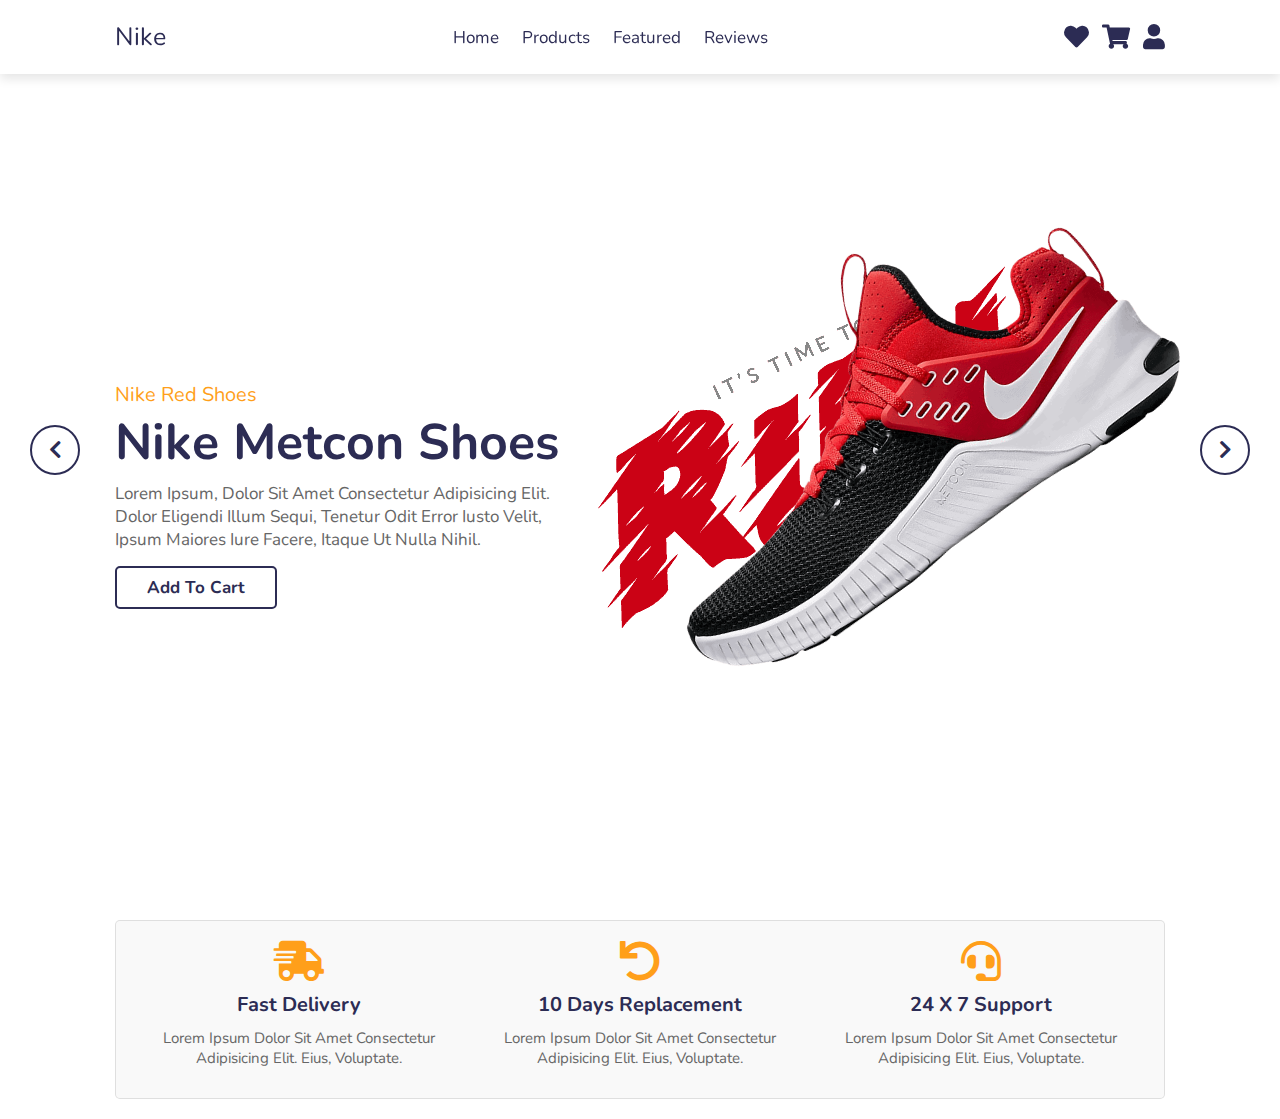
==== nike_ecom_html-css-js/index.html @ fc44381b "update in naming convention" ====
<!DOCTYPE html>
<html lang="en">

<head>
  <meta charset="UTF-8">
  <meta http-equiv="X-UA-Compatible" content="IE=edge">
  <meta name="viewport" content="width=device-width, initial-scale=1.0">
  <title>Nike</title>

  <!-- font awesome cdn link  -->
  <link rel="stylesheet" href="https://cdnjs.cloudflare.com/ajax/libs/font-awesome/5.15.3/css/all.min.css">

  <!-- custom css file link  -->
  <link rel="stylesheet" href="style.css">

</head>

<body>

  <!-- Header section starts -->
  <header>
    <div id="menu-bar" class="fas fa-bars"></div>
    <a href="#" class="logo">Nike</a>
    <nav class="navbar">
      <a href="#home">home</a>
      <a href="#products">products</a>
      <a href="#featured">featured</a>
      <a href="#reviews">reviews</a>
    </nav>
    <div class="icons">
      <a href="#" class="fas fa-heart"></a>
      <a href="#" class="fas fa-shopping-cart"></a>
      <a href="#" class="fas fa-user"></a>
    </div>
  </header>
  <!-- Header section ends -->

  <!-- home section starts -->
  <section class="home" id="home">

    <div class="slide-container active">
      <div class="slide">
        <div class="content">
          <span>Nike Red Shoes</span>
          <h3>nike metcon shoes</h3>
          <p>Lorem ipsum, dolor sit amet consectetur adipisicing elit. Dolor eligendi illum sequi, tenetur odit error
            iusto velit, ipsum maiores iure facere, itaque ut nulla nihil.</p>
          <a href="#" class="btn">add to cart</a>
        </div>
        <div class="image">
          <img src="images/home-shoe-1.png" class="shoe" alt="">
          <img src="images/home-text-1.png" class="text" alt="">
        </div>
      </div>
    </div>

    <div class="slide-container">
      <div class="slide">
        <div class="content">
          <span>Nike Blue Shoes</span>
          <h3>nike metcon shoes</h3>
          <p>Lorem ipsum, dolor sit amet consectetur adipisicing elit. Dolor eligendi illum sequi, tenetur odit error
            iusto velit, ipsum maiores iure facere, itaque ut nulla nihil.</p>
          <a href="#" class="btn">add to cart</a>
        </div>
        <div class="image">
          <img src="images/home-shoe-2.png" class="shoe" alt="">
          <img src="images/home-text-2.png" class="text" alt="">
        </div>
      </div>
    </div>

    <div class="slide-container">
      <div class="slide">
        <div class="content">
          <span>Nike yellow Shoes</span>
          <h3>nike metcon shoes</h3>
          <p>Lorem ipsum, dolor sit amet consectetur adipisicing elit. Dolor eligendi illum sequi, tenetur odit error
            iusto velit, ipsum maiores iure facere, itaque ut nulla nihil.</p>
          <a href="#" class="btn">add to cart</a>
        </div>
        <div class="image">
          <img src="images/home-shoe-3.png" class="shoe" alt="">
          <img src="images/home-text-3.png" class="text" alt="">
        </div>
      </div>
    </div>

    <div id="prev" class="fas fa-chevron-left" onclick="prev()"></div>
    <div id="next" class="fas fa-chevron-right" onclick="next()"></div>

  </section>
  <!-- home section ends -->

  <!-- service section starts -->
  <section class="service">
    <div class="box-container">
      <div class="box">
        <i class="fas fa-shipping-fast"></i>
        <h3>fast delivery</h3>
        <p>Lorem ipsum dolor sit amet consectetur adipisicing elit. Eius, voluptate.</p>
      </div>

      <div class="box">
        <i class="fas fa-undo"></i>
        <h3>10 days replacement</h3>
        <p>Lorem ipsum dolor sit amet consectetur adipisicing elit. Eius, voluptate.</p>
      </div>

      <div class="box">
        <i class="fas fa-headset"></i>
        <h3>24 x 7 Support</h3>
        <p>Lorem ipsum dolor sit amet consectetur adipisicing elit. Eius, voluptate.</p>
      </div>

    </div>
  </section>
  <!-- service section ends -->



  <!-- custom js file link -->
  <script src="script.js"></script>
</body>

</html>
---- nike_ecom_html-css-js/style.css ----
@import url("https://fonts.googleapis.com/css2?family=Nunito:wght@200;300;400;600;700&display=swap");

:root {
  --black: #2c2c54;
  --orange: #ff9f1a;
}

* {
  font-family: "Nunito", sans-serif;
  margin: 0;
  padding: 0;
  box-sizing: border-box;
  outline: none;
  border: none;
  text-decoration: none;
  text-transform: capitalize;
  transition: all 0.2s linear;
}

html {
  font-size: 62.5%;
  overflow-x: hidden;
  scroll-padding-top: 6rem;
  scroll-behavior: smooth;
}

section {
  padding: 2rem 9%;
}

.btn {
  display: inline-block;
  margin-top: 1rem;
  border-radius: 0.5rem;
  border: 0.2rem solid var(--black);
  font-weight: bolder;
  font-size: 1.7rem;
  color: var(--black);
  cursor: pointer;
  background: #fff;
  padding: 0.8rem 3rem;
}

.btn:hover {
  background: var(--orange);
  color: #fff;
}

header {
  position: fixed;
  top: 0;
  left: 0;
  right: 0;
  z-index: 1000;
  background: #fff;
  padding: 2rem 9%;
  display: flex;
  align-items: center;
  justify-content: space-between;
  box-shadow: 0 0.5rem 1rem rgba(0, 0, 0, 0.1);
}

header .logo {
  font-size: 2.5rem;
  color: var(--black);
}

header .navbar a {
  font-size: 1.7rem;
  color: var(--black);
  margin: 0 1rem;
}

header .navbar a:hover {
  color: var(--orange);
}

header .icons a {
  font-size: 2.5rem;
  color: var(--black);
  margin-left: 1rem;
}
header .icons a:hover {
  color: var(--orange);
}

#menu-bar {
  font-size: 2.5rem;
  padding: 0.5rem 1.5rem;
  border: 0.1rem solid var(--black);
  color: var(--black);
  border-radius: 0.3rem;
  cursor: pointer;
  display: none;
}

.home {
  padding: 0;
  position: relative;
}

.home .slide-container .slide {
  min-height: 100vh;
  display: flex;
  align-items: center;
  flex-wrap: wrap;
  gap: 1.5rem;
  padding: 0 9%;
  padding-top: 9rem;
}

.home .slide-container .slide .content {
  flex: 1 1 40rem;
  animation: slideContent 0.5s linear 1s backwards;
}
@keyframes slideContent {
  0% {
    opacity: 0;
    transform: translateX(-10rem);
  }
}
.home .slide-container .slide .image {
  flex: 1 1 50rem;
  padding-bottom: 15rem;
  position: relative;
  z-index: 0;
}

.home .slide-container .slide .image .shoe {
  width: 100%;
  transform: rotate(-35deg);
  animation: shoe 0.3s linear;
}

@keyframes shoe {
  0% {
    transform: rotate(0deg) scale(0.5);
  }
}

.home .slide-container .slide .image .text {
  position: absolute;
  top: 0;
  left: 0;
  z-index: -1;
  animation: shoeText 0.5s linear 0.5s backwards;
}

@keyframes shoeText {
  0% {
    opacity: 0;
    top: -10rem;
  }
}

.home .slide-container .slide .content span {
  font-size: 2rem;
  color: var(--orange);
}
.home .slide-container .slide .content h3 {
  font-size: 5rem;
  color: var(--black);
}
.home .slide-container .slide .content p {
  font-size: 1.7rem;
  color: #666;
  padding: 0.5rem 0;
}

.home .slide-container:nth-child(1) .slide {
  background: url(../images/home-bg-1.jpg) no-repeat;
  background-size: cover;
  background-position: center;
}
.home .slide-container:nth-child(2) .slide {
  background: url(../images/home-bg-2.jpg) no-repeat;
  background-size: cover;
  background-position: center;
}

.home .slide-container:nth-child(3) .slide {
  background: url(../images/home-bg-3.jpg) no-repeat;
  background-size: cover;
  background-position: center;
}

.home .slide-container {
  display: none;
}

.home .slide-container.active {
  display: block;
}

.home #prev,
.home #next {
  position: absolute;
  top: 50%;
  transform: translateY(-50%);
  border-radius: 50%;
  z-index: 100;
  height: 5rem;
  width: 5rem;
  line-height: 4.5rem;
  font-size: 2rem;
  color: var(--black);
  border: 0.2rem solid var(--black);
  cursor: pointer;
  text-align: center;
}

.home #prev:hover,
.home #next:hover {
  color: #fff;
  background: var(--orange);
}

.home #prev {
  left: 3rem;
}

.home #next {
  right: 3rem;
}

.service .box-container {
  display: flex;
  flex-wrap: wrap;
  gap: 1.5rem;
  background: #f9f9f9;
  border: 0.1rem solid rgba(0, 0, 0, 0.1);
  border-radius: 0.5rem;
  padding: 2rem;
}

.service .box-container .box {
  text-align: center;
  flex: 1 1 30rem;
}

.service .box-container .box i {
  font-size: 4rem;
  color: var(--orange);
}

.service .box-container .box h3 {
  font-size: 2rem;
  color: var(--black);
  padding-top: 1rem;
}

.service .box-container .box p {
  font-size: 1.5rem;
  color: #666;
  padding: 1rem 0;
}

/* media queries */
@media (max-width: 991px) {
  html {
    font-size: 55%;
  }
  header {
    padding: 2rem;
  }

  section {
    padding: 2rem;
  }
}

@media (max-width: 768px) {
  #menu-bar {
    display: block;
  }

  header .navbar {
    position: absolute;
    top: 100%;
    left: -120%;
    width: 100%;
    background: #eee;
    border-top: 0.1rem solid rgba(0, 0, 0, 0.1);
  }

  header .navbar.active {
    left: 0;
  }

  header .navbar a {
    font-size: 2rem;
    background: #fff;
    border: 0.1rem solid var(--black);
    border-radius: 0.5rem;
    padding: 1.5rem;
    margin: 1.5rem;
    display: block;
    text-align: center;
  }

  .home .slide-container .slide .image .text {
    width: 60%;
  }
  .home #prev,
  .home #next {
    top: 85%;
  }
}

@media (max-width: 400px) {
  html {
    font-size: 50%;
  }

  .home .slide-container .slide .image {
    padding-bottom: 6rem;
  }
}
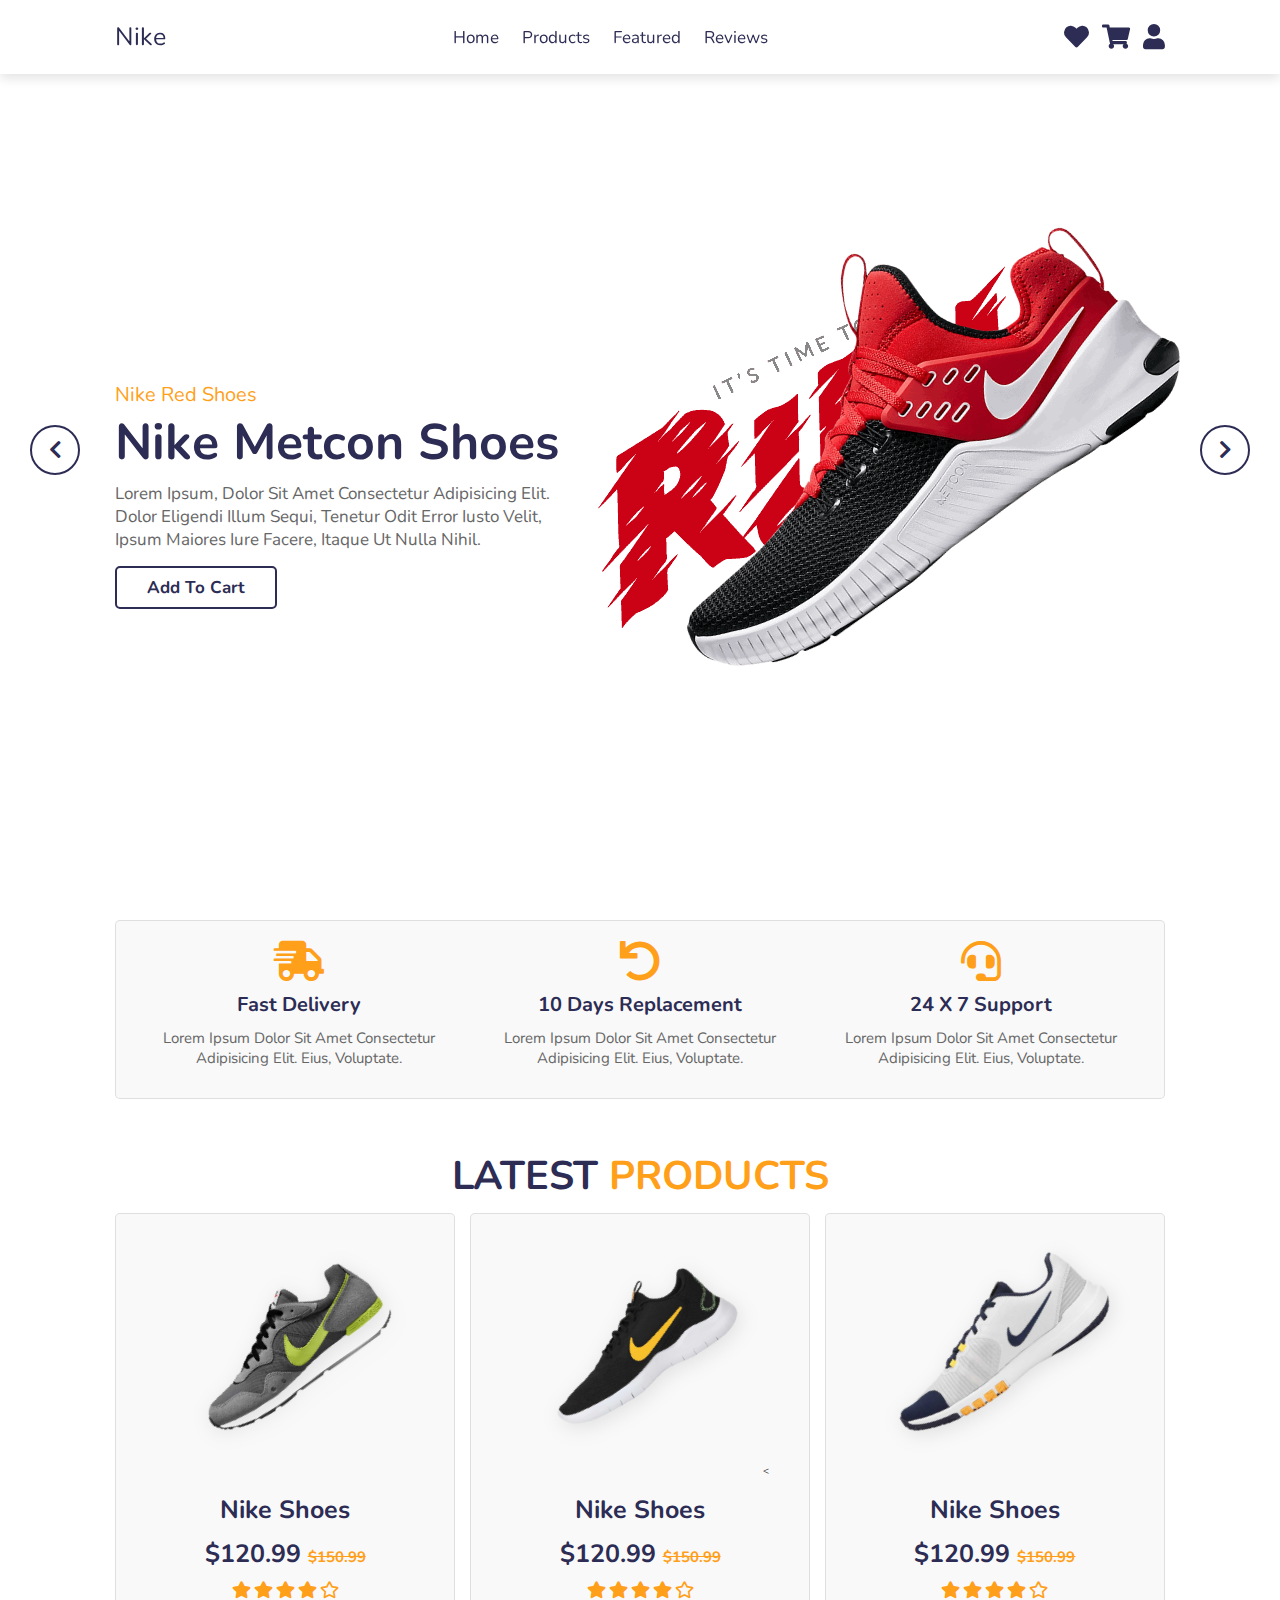
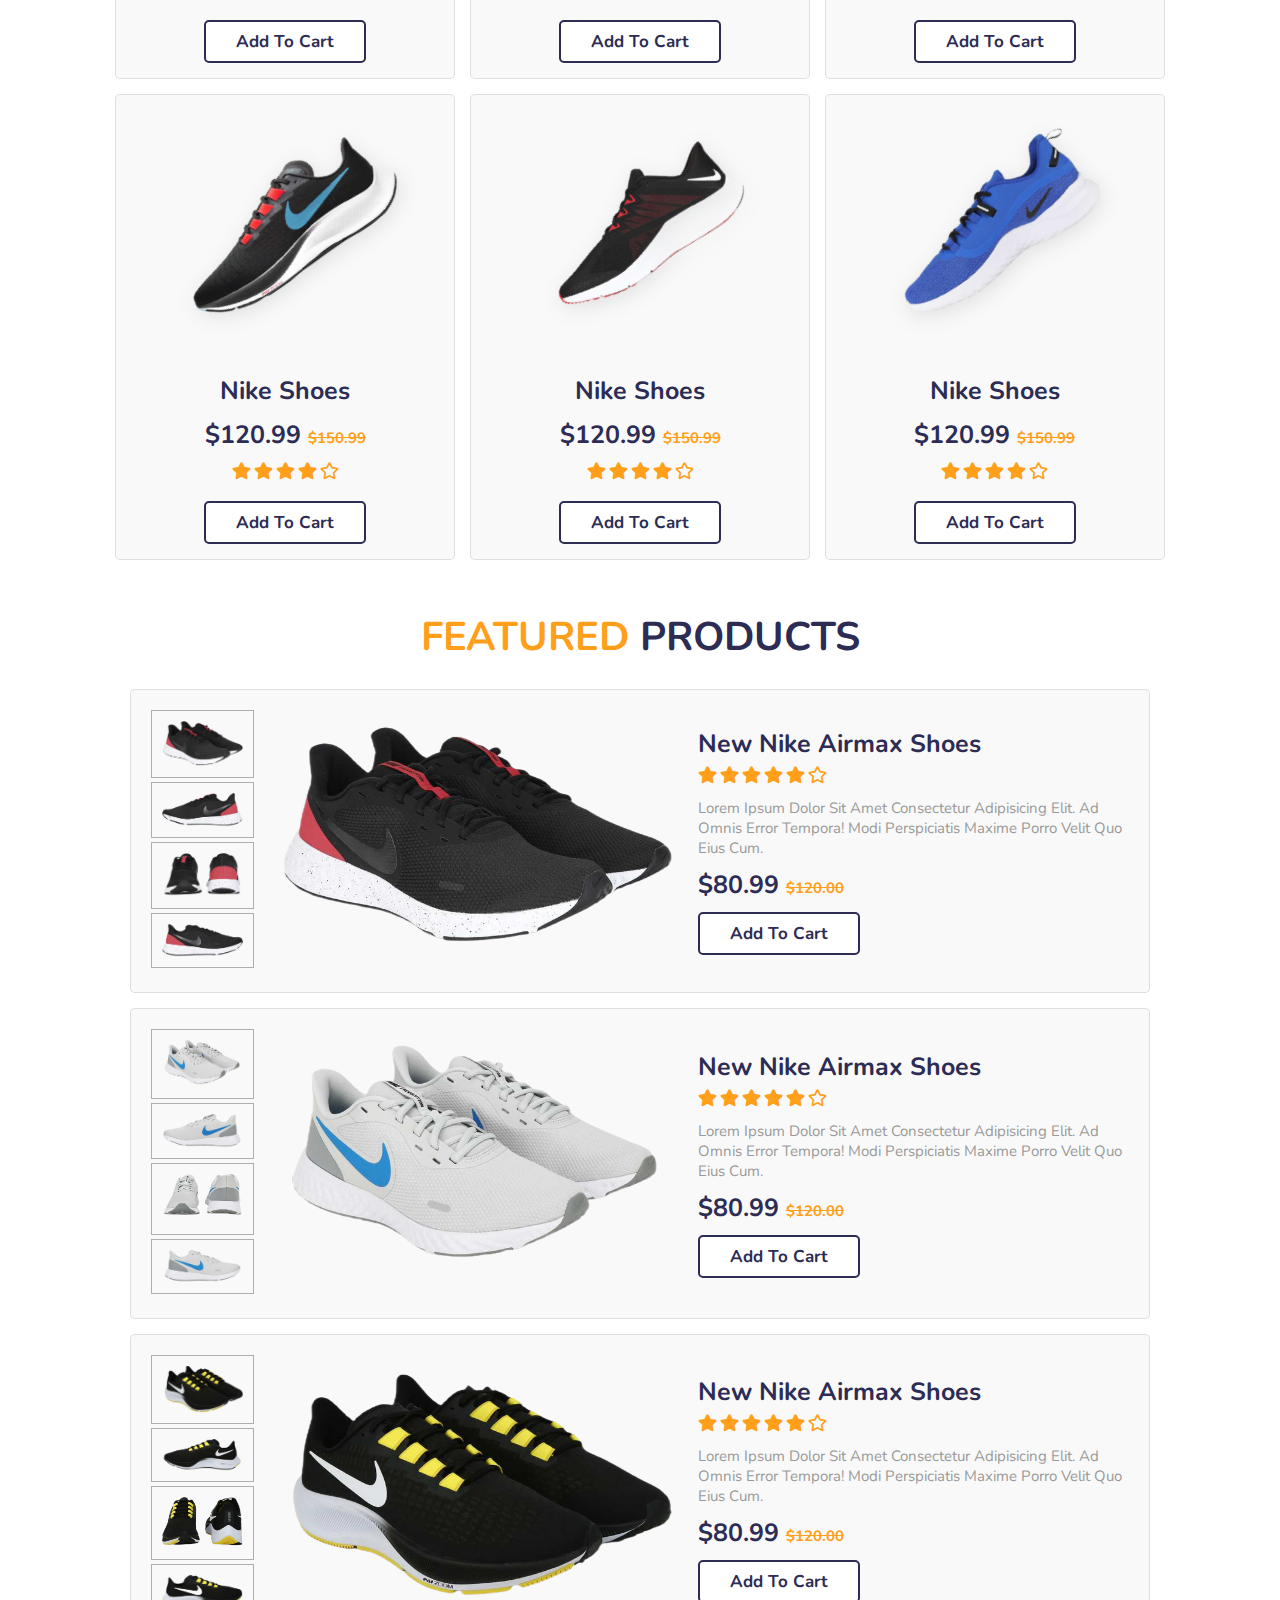
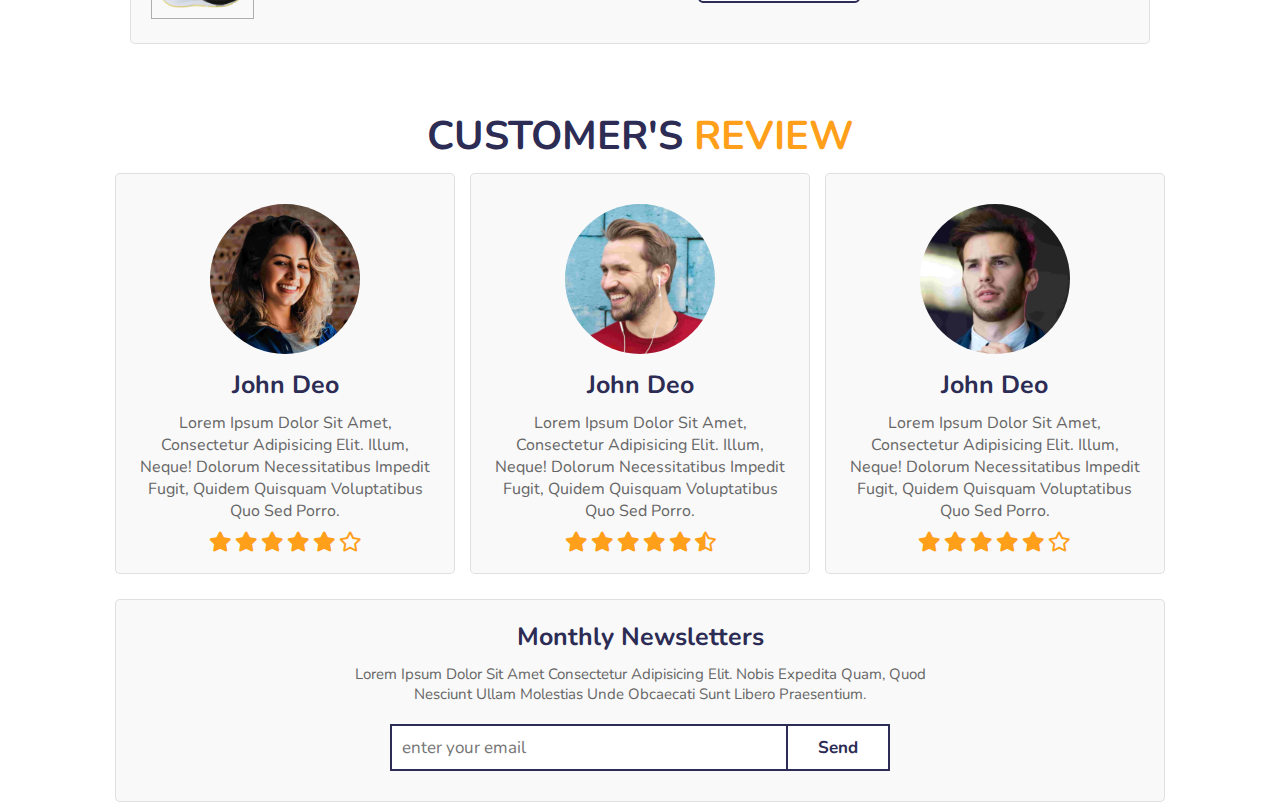
==== commit a3af9832: "Designed features section and newsletter section." ====
--- a/nike_ecom_html-css-js/index.html
+++ b/nike_ecom_html-css-js/index.html
@@ -117,6 +117,317 @@
   </section>
   <!-- service section ends -->
 
+  <!-- products section starts -->
+  <section class="products" id="products">
+    <h1 class="heading">latest <span>products</span></h1>
+
+
+    <div class="box-container">
+
+      <div class="box">
+        <div class="icons">
+          <a href="#" class="fas fa-heart"></a>
+          <a href="#" class="fas fa-share"></a>
+          <a href="#" class="fas fa-eye"></a>
+        </div>
+        <img src="images/product-1.png" alt="">
+        <div class="content">
+          <h3>nike shoes</h3>
+          <div class="price">$120.99 <span>$150.99</span></div>
+          <div class="stars">
+            <i class="fas fa-star"></i>
+            <i class="fas fa-star"></i>
+            <i class="fas fa-star"></i>
+            <i class="fas fa-star"></i>
+            <i class="far fa-star"></i>
+          </div>
+          <a href="#" class="btn">add to cart</a>
+        </div>
+      </div>
+
+      <div class="box">
+        <div class="icons">
+          <a href="#" class="fas fa-heart"></a>
+          <a href="#" class="fas fa-share"></a>
+          <a href="#" class="fas fa-eye"></a>
+        </div>
+        <img src="images/product-2.png" alt="">
+        <<div class="content">
+          <h3>nike shoes</h3>
+          <div class="price">$120.99 <span>$150.99</span></div>
+          <div class="stars">
+            <i class="fas fa-star"></i>
+            <i class="fas fa-star"></i>
+            <i class="fas fa-star"></i>
+            <i class="fas fa-star"></i>
+            <i class="far fa-star"></i>
+          </div>
+          <a href="#" class="btn">add to cart</a>
+      </div>
+    </div>
+
+    <div class="box">
+      <div class="icons">
+        <a href="#" class="fas fa-heart"></a>
+        <a href="#" class="fas fa-share"></a>
+        <a href="#" class="fas fa-eye"></a>
+      </div>
+      <img src="images/product-3.png" alt="">
+      <div class="content">
+        <h3>nike shoes</h3>
+        <div class="price">$120.99 <span>$150.99</span></div>
+        <div class="stars">
+          <i class="fas fa-star"></i>
+          <i class="fas fa-star"></i>
+          <i class="fas fa-star"></i>
+          <i class="fas fa-star"></i>
+          <i class="far fa-star"></i>
+        </div>
+        <a href="#" class="btn">add to cart</a>
+      </div>
+    </div>
+
+    <div class="box">
+      <div class="icons">
+        <a href="#" class="fas fa-heart"></a>
+        <a href="#" class="fas fa-share"></a>
+        <a href="#" class="fas fa-eye"></a>
+      </div>
+      <img src="images/product-4.png" alt="">
+      <div class="content">
+        <h3>nike shoes</h3>
+        <div class="price">$120.99 <span>$150.99</span></div>
+        <div class="stars">
+          <i class="fas fa-star"></i>
+          <i class="fas fa-star"></i>
+          <i class="fas fa-star"></i>
+          <i class="fas fa-star"></i>
+          <i class="far fa-star"></i>
+        </div>
+        <a href="#" class="btn">add to cart</a>
+      </div>
+    </div>
+
+    <div class="box">
+      <div class="icons">
+        <a href="#" class="fas fa-heart"></a>
+        <a href="#" class="fas fa-share"></a>
+        <a href="#" class="fas fa-eye"></a>
+      </div>
+      <img src="images/product-5.png" alt="">
+      <div class="content">
+        <h3>nike shoes</h3>
+        <div class="price">$120.99 <span>$150.99</span></div>
+        <div class="stars">
+          <i class="fas fa-star"></i>
+          <i class="fas fa-star"></i>
+          <i class="fas fa-star"></i>
+          <i class="fas fa-star"></i>
+          <i class="far fa-star"></i>
+        </div>
+        <a href="#" class="btn">add to cart</a>
+      </div>
+    </div>
+
+    <div class="box">
+      <div class="icons">
+        <a href="#" class="fas fa-heart"></a>
+        <a href="#" class="fas fa-share"></a>
+        <a href="#" class="fas fa-eye"></a>
+      </div>
+      <img src="images/product-6.png" alt="">
+      <div class="content">
+        <h3>nike shoes</h3>
+        <div class="price">$120.99 <span>$150.99</span></div>
+        <div class="stars">
+          <i class="fas fa-star"></i>
+          <i class="fas fa-star"></i>
+          <i class="fas fa-star"></i>
+          <i class="fas fa-star"></i>
+          <i class="far fa-star"></i>
+        </div>
+        <a href="#" class="btn">add to cart</a>
+      </div>
+    </div>
+
+    </div>
+  </section>
+
+  <!-- products section ends -->
+
+  <!-- featured section starts -->
+  <section class="featured" id="featured">
+
+    <h1 class="heading"> <span>featured</span> products </h1>
+
+    <div class="row">
+      <div class="image-container">
+        <div class="small-image">
+          <img src="images/f-img-1.1.png" class="featured-image-1" alt="">
+          <img src="images/f-img-1.2.png" class="featured-image-1" alt="">
+          <img src="images/f-img-1.3.png" class="featured-image-1" alt="">
+          <img src="images/f-img-1.4.png" class="featured-image-1" alt="">
+        </div>
+        <div class="big-image">
+          <img src="images/f-img-1.1.png" class="big-image-1" alt="">
+        </div>
+      </div>
+
+      <div class="content">
+        <h3>new nike airmax shoes</h3>
+        <div class="stars">
+          <i class="fas fa-star"></i>
+          <i class="fas fa-star"></i>
+          <i class="fas fa-star"></i>
+          <i class="fas fa-star"></i>
+          <i class="fas fa-star"></i>
+          <i class="far fa-star"></i>
+        </div>
+        <p>Lorem ipsum dolor sit amet consectetur adipisicing elit. Ad omnis error tempora! Modi perspiciatis maxime
+          porro velit quo eius cum.</p>
+        <div class="price">
+          $80.99 <span>$120.00</span>
+        </div>
+        <a href="#" class="btn">add to cart</a>
+      </div>
+    </div>
+
+    <div class="row">
+      <div class="image-container">
+        <div class="small-image">
+          <img src="images/f-img-2.1.png" class="featured-image-2" alt="">
+          <img src="images/f-img-2.2.png" class="featured-image-2" alt="">
+          <img src="images/f-img-2.3.png" class="featured-image-2" alt="">
+          <img src="images/f-img-2.4.png" class="featured-image-2" alt="">
+        </div>
+        <div class="big-image">
+          <img src="images/f-img-2.1.png" class="big-image-2" alt="">
+        </div>
+      </div>
+
+      <div class="content">
+        <h3>new nike airmax shoes</h3>
+        <div class="stars">
+          <i class="fas fa-star"></i>
+          <i class="fas fa-star"></i>
+          <i class="fas fa-star"></i>
+          <i class="fas fa-star"></i>
+          <i class="fas fa-star"></i>
+          <i class="far fa-star"></i>
+        </div>
+        <p>Lorem ipsum dolor sit amet consectetur adipisicing elit. Ad omnis error tempora! Modi perspiciatis maxime
+          porro velit quo eius cum.</p>
+        <div class="price">
+          $80.99 <span>$120.00</span>
+        </div>
+        <a href="#" class="btn">add to cart</a>
+      </div>
+    </div>
+
+    <div class="row">
+      <div class="image-container">
+        <div class="small-image">
+          <img src="images/f-img-3.1.png" class="featured-image-3" alt="">
+          <img src="images/f-img-3.2.png" class="featured-image-3" alt="">
+          <img src="images/f-img-3.3.png" class="featured-image-3" alt="">
+          <img src="images/f-img-3.4.png" class="featured-image-3" alt="">
+        </div>
+        <div class="big-image">
+          <img src="images/f-img-3.1.png" class="big-image-3" alt="">
+        </div>
+      </div>
+
+      <div class="content">
+        <h3>new nike airmax shoes</h3>
+        <div class="stars">
+          <i class="fas fa-star"></i>
+          <i class="fas fa-star"></i>
+          <i class="fas fa-star"></i>
+          <i class="fas fa-star"></i>
+          <i class="fas fa-star"></i>
+          <i class="far fa-star"></i>
+        </div>
+        <p>Lorem ipsum dolor sit amet consectetur adipisicing elit. Ad omnis error tempora! Modi perspiciatis maxime
+          porro velit quo eius cum.</p>
+        <div class="price">
+          $80.99 <span>$120.00</span>
+        </div>
+        <a href="#" class="btn">add to cart</a>
+      </div>
+    </div>
+
+  </section>
+  <!-- featured section ends -->
+
+  <!-- review section starts -->
+
+  <section class="review" id="reviews">
+
+    <h1 class="heading">customer's <span>review</span></h1>
+
+    <div class="box-container">
+      <div class="box">
+        <img src="images/pic1.png" alt="">
+        <h3>john deo</h3>
+        <p>Lorem ipsum dolor sit amet, consectetur adipisicing elit. Illum, neque! Dolorum necessitatibus impedit fugit,
+          quidem quisquam voluptatibus quo sed porro.</p>
+        <div class="stars">
+          <i class="fas fa-star"></i>
+          <i class="fas fa-star"></i>
+          <i class="fas fa-star"></i>
+          <i class="fas fa-star"></i>
+          <i class="fas fa-star"></i>
+          <i class="far fa-star"></i>
+        </div>
+      </div>
+
+      <div class="box">
+        <img src="images/pic2.png" alt="">
+        <h3>john deo</h3>
+        <p>Lorem ipsum dolor sit amet, consectetur adipisicing elit. Illum, neque! Dolorum necessitatibus impedit fugit,
+          quidem quisquam voluptatibus quo sed porro.</p>
+        <div class="stars">
+          <i class="fas fa-star"></i>
+          <i class="fas fa-star"></i>
+          <i class="fas fa-star"></i>
+          <i class="fas fa-star"></i>
+          <i class="fas fa-star"></i>
+          <i class="fas fa-star-half-alt"></i>
+        </div>
+      </div>
+
+      <div class="box">
+        <img src="images/pic3.png" alt="">
+        <h3>john deo</h3>
+        <p>Lorem ipsum dolor sit amet, consectetur adipisicing elit. Illum, neque! Dolorum necessitatibus impedit fugit,
+          quidem quisquam voluptatibus quo sed porro.</p>
+        <div class="stars">
+          <i class="fas fa-star"></i>
+          <i class="fas fa-star"></i>
+          <i class="fas fa-star"></i>
+          <i class="fas fa-star"></i>
+          <i class="fas fa-star"></i>
+          <i class="far fa-star"></i>
+        </div>
+      </div>
+
+    </div>
+  </section>
+  <!-- review section ends -->
+
+  <!-- newsletter section starts -->
+  <section class="newsletter">
+    <div class="content">
+      <h3>monthly newsletters</h3>
+      <p>Lorem ipsum dolor sit amet consectetur adipisicing elit. Nobis expedita quam, quod nesciunt ullam molestias
+        unde obcaecati sunt libero praesentium.</p>
+      <form action="">
+        <input type="email" placeholder="enter your email" class="box">
+        <input type="submit" value="send" class="btn">
+      </form>
+    </div>
+  </section>
+  <!-- newsletter section endss -->
 
 
   <!-- custom js file link -->
--- a/nike_ecom_html-css-js/style.css
+++ b/nike_ecom_html-css-js/style.css
@@ -26,6 +26,19 @@
 
 section {
   padding: 2rem 9%;
+}
+
+.heading {
+  text-align: center;
+  text-transform: uppercase;
+  font-size: 4rem;
+  color: var(--black);
+  padding: 1rem;
+}
+
+.heading span {
+  text-transform: uppercase;
+  color: var(--orange);
 }
 
 .btn {
@@ -255,6 +268,257 @@
   padding: 1rem 0;
 }
 
+.products .box-container {
+  display: flex;
+  flex-wrap: wrap;
+  gap: 1.5rem;
+}
+
+.products .box-container .box {
+  border: 0.1rem solid rgba(0, 0, 0, 0.1);
+  border-radius: 0.5rem;
+  text-align: center;
+  position: relative;
+  overflow: hidden;
+  background: #f9f9f9;
+  flex: 1 1 30rem;
+}
+
+.products .box-container .box .content {
+  padding: 1.5rem;
+}
+
+.products .box-container .box img {
+  height: 10rem;
+  transform: rotate(-35deg);
+  filter: drop-shadow(0 0.5rem 1rem rgba(0, 0, 0, 0.1));
+  margin: 8rem 2rem;
+}
+
+.products .box-container .box:hover img {
+  transform: rotate(-35deg) scale(1.2);
+}
+
+.products .box-container .box .icons {
+  display: flex;
+  flex-flow: column;
+  position: absolute;
+  top: 0.5rem;
+  left: -10rem;
+}
+
+.products .box-container .box:hover .icons {
+  left: 1rem;
+}
+
+.products .box-container .box .icons a {
+  height: 4.5rem;
+  width: 5rem;
+  line-height: 4.5rem;
+  font-size: 2rem;
+  color: var(--black);
+  border: 0.1rem solid var(--black);
+  border-radius: 0.5rem;
+  background: #fff;
+  margin-top: 0.5rem;
+}
+
+.products .box-container .box .icons a:hover {
+  background: var(--orange);
+  color: #fff;
+}
+
+.products .box-container .box .content h3 {
+  color: var(--black);
+  font-size: 2.5rem;
+}
+.products .box-container .box .content .price {
+  color: var(--black);
+  font-size: 2.5rem;
+  font-weight: bolder;
+  padding: 1rem 0;
+}
+
+.products .box-container .box .content .price span {
+  color: var(--orange);
+  font-size: 1.5rem;
+  text-decoration: line-through;
+}
+
+.products .box-container .box .content .stars {
+  padding-bottom: 1rem;
+}
+
+.products .box-container .box .content .stars i {
+  font-size: 1.7rem;
+  color: var(--orange);
+}
+
+.featured .row {
+  display: flex;
+  flex-wrap: wrap;
+  gap: 1.5rem;
+  border: 0.1rem solid rgba(0, 0, 0, 0.1);
+  border-radius: 0.5rem;
+  background: #f9f9f9;
+  padding: 2rem;
+  align-items: center;
+  margin: 1.5rem;
+}
+
+.featured .row .content {
+  flex: 1 1 40rem;
+}
+
+.featured .row .image-container {
+  display: flex;
+  gap: 1.5rem;
+  align-items: center;
+  flex: 1 1 50rem;
+}
+
+.featured .row .image-container .small-image {
+  width: 20%;
+}
+
+.featured .row .image-container .big-image {
+  width: 80%;
+  padding: 1rem;
+}
+
+.featured .row .image-container .small-image img {
+  width: 100%;
+  padding: 1rem;
+  border: 0.1rem solid rgba(0, 0, 0, 0.3);
+  cursor: pointer;
+}
+
+.featured .row .image-container .small-image img:hover {
+  background: #ccc;
+}
+
+.featured .row .image-container .big-image img {
+  width: 100%;
+}
+
+.featured .row .image-container .big-image img:hover {
+  transform: scale(1.05);
+}
+
+.featured .row .content h3 {
+  font-size: 2.5rem;
+  color: var(--black);
+}
+
+.featured .row .content .stars i {
+  font-size: 1.7rem;
+  color: var(--orange);
+  padding: 0.5rem 0;
+}
+
+.featured .row .content p {
+  font-size: 1.5rem;
+  color: #999;
+  padding: 1rem 0;
+}
+
+.featured .row .content .price {
+  font-size: 2.5rem;
+  color: var(--black);
+  font-weight: bolder;
+}
+
+.featured .row .content span {
+  font-size: 1.5rem;
+  color: var(--orange);
+  text-decoration: line-through;
+}
+
+.review .box-container {
+  display: flex;
+  flex-wrap: wrap;
+  gap: 1.5rem;
+}
+
+.review .box-container .box {
+  flex: 1 1 30rem;
+  text-align: center;
+  border: 0.1rem solid rgba(0, 0, 0, 0.1);
+  border-radius: 0.5rem;
+  background: #f9f9f9;
+  padding: 2rem;
+}
+
+.review .box-container .box img {
+  border-radius: 50%;
+  object-fit: cover;
+  height: 15rem;
+  width: 15rem;
+  margin: 1rem 0;
+}
+
+.review .box-container .box h3 {
+  font-size: 2.5rem;
+  color: var(--black);
+}
+
+.review .box-container .box p {
+  font-size: 1.6rem;
+  color: #666;
+  padding: 1rem 0;
+}
+
+.review .box-container .box .stars i {
+  color: var(--orange);
+  font-size: 2rem;
+}
+
+.newsletter {
+  padding-top: 0.5rem;
+  padding-bottom: 0.5rem;
+}
+
+.newsletter .content {
+  text-align: center;
+  border: 0.1rem solid rgba(0, 0, 0, 0.1);
+  border-radius: 0.5rem;
+  background: #f9f9f9;
+  padding: 2rem;
+}
+
+.newsletter .content h3 {
+  font-size: 2.5rem;
+  color: var(--black);
+}
+
+.newsletter .content p {
+  font-size: 1.5rem;
+  color: #666;
+  margin: 1rem auto;
+  max-width: 60rem;
+}
+
+.newsletter .content form {
+  margin: 1rem auto;
+  max-width: 50rem;
+  display: flex;
+}
+
+.newsletter .content form .box {
+  width: 100%;
+  font-size: 1.7rem;
+  text-transform: none;
+  color: #333;
+  padding: 1rem;
+  border: 0.2rem solid var(--black);
+  border-right: none;
+  margin-top: 1rem;
+}
+
+.newsletter .content form .btn {
+  border-radius: 0;
+}
+
 /* media queries */
 @media (max-width: 991px) {
   html {
@@ -315,4 +579,8 @@
   .home .slide-container .slide .image {
     padding-bottom: 6rem;
   }
-}
+
+  .heading {
+    font-size: 3rem;
+  }
+}
